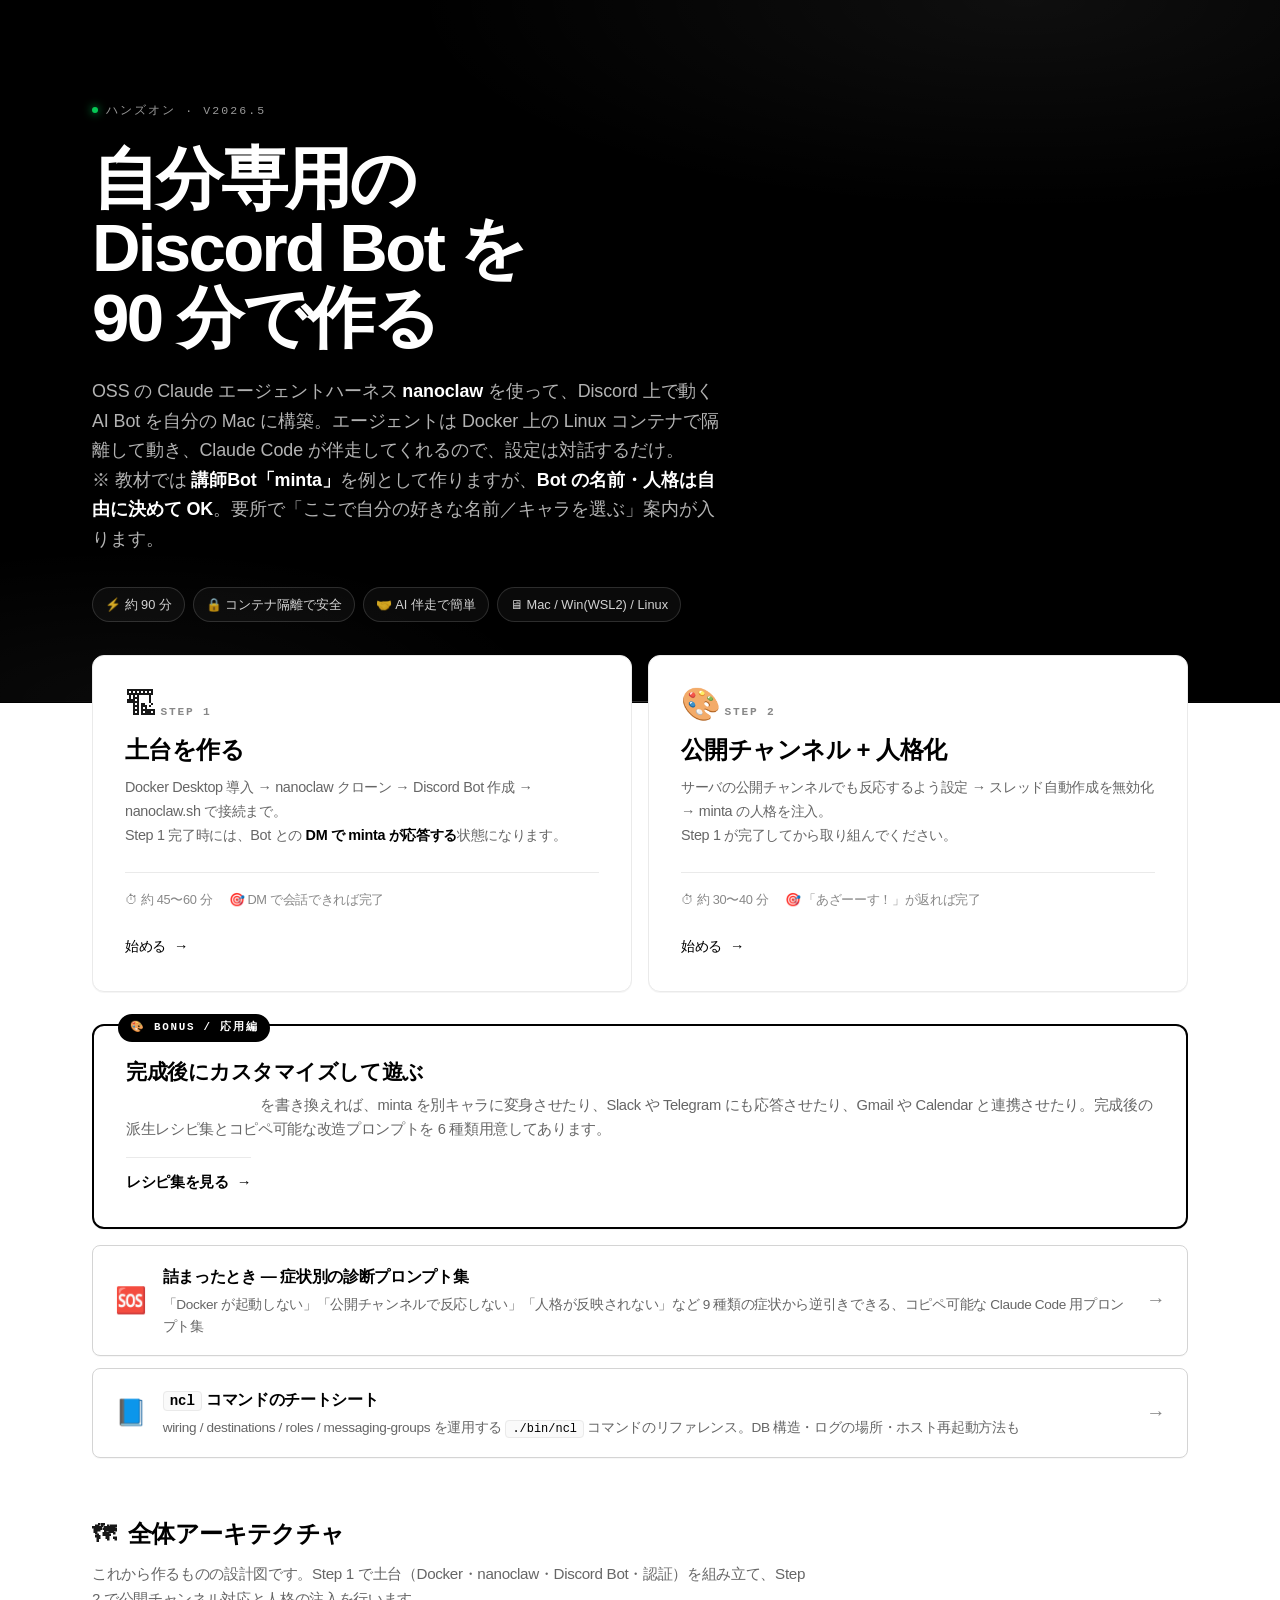
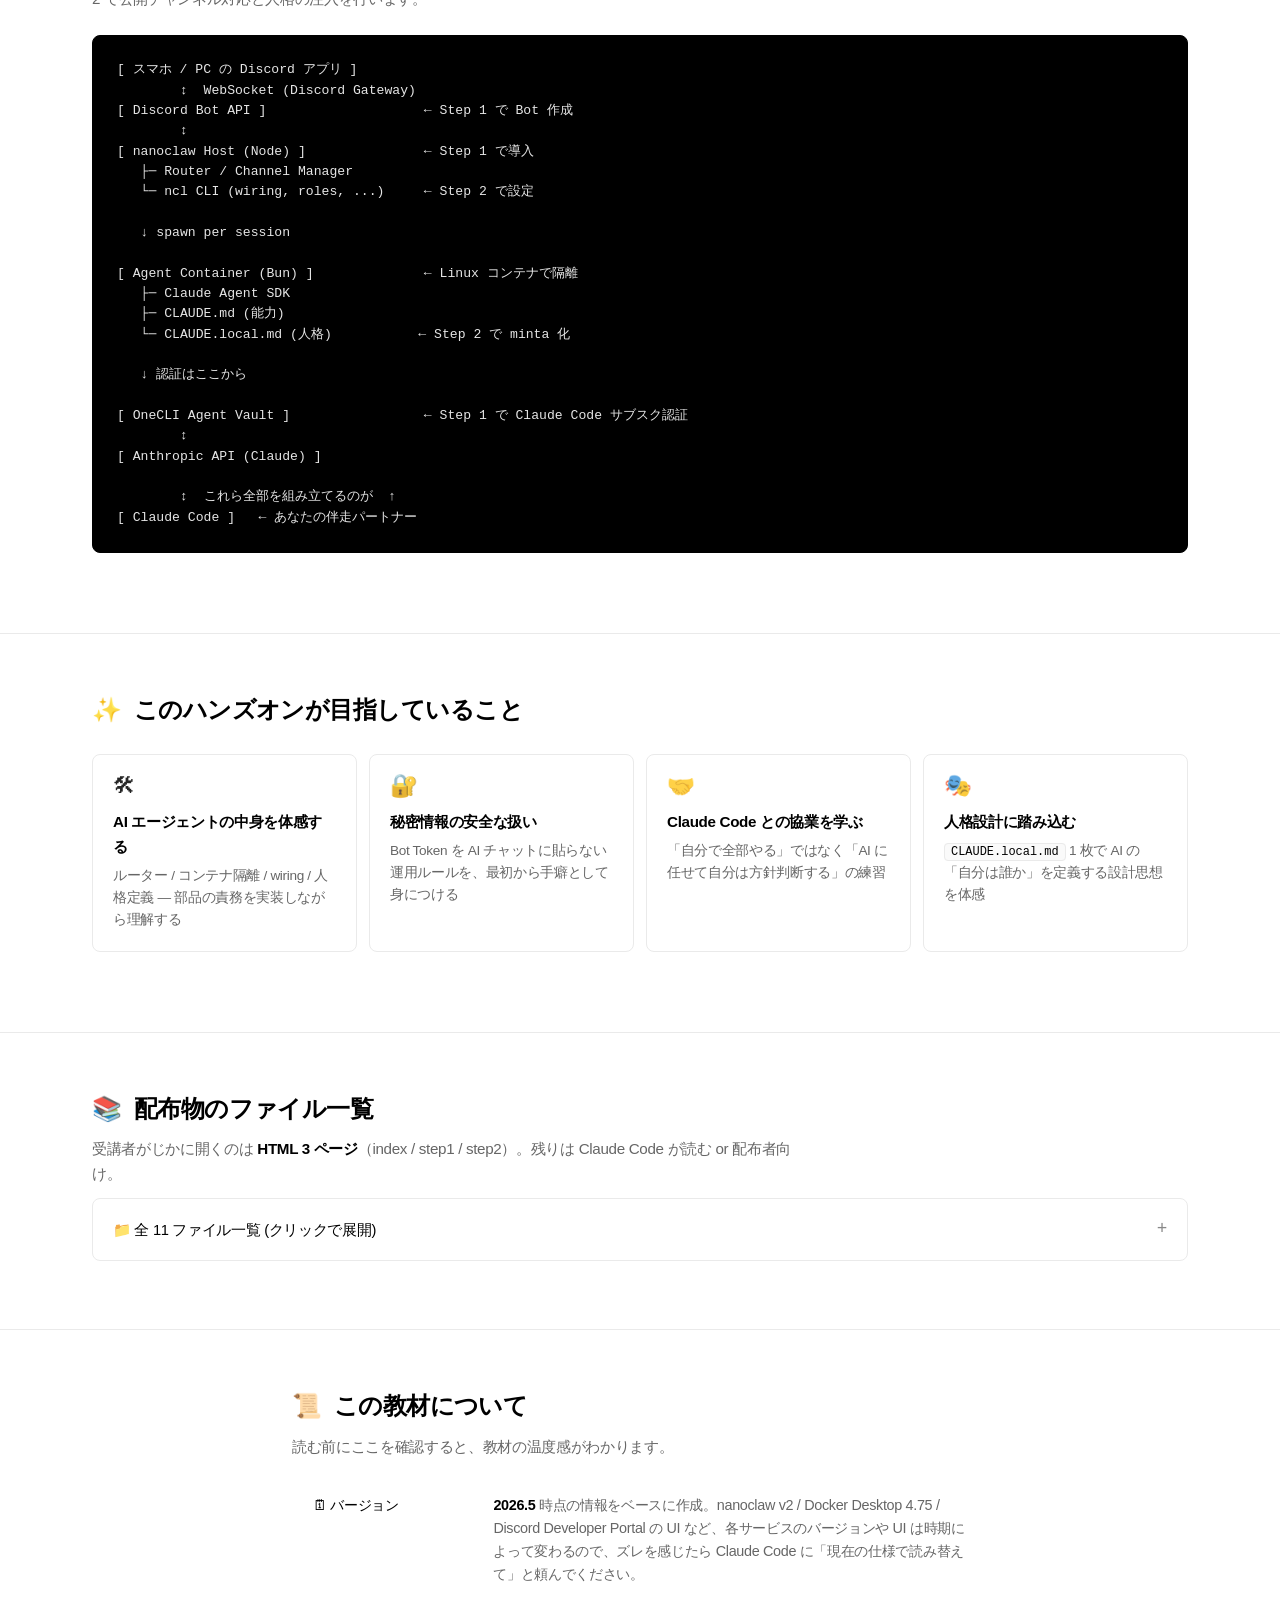
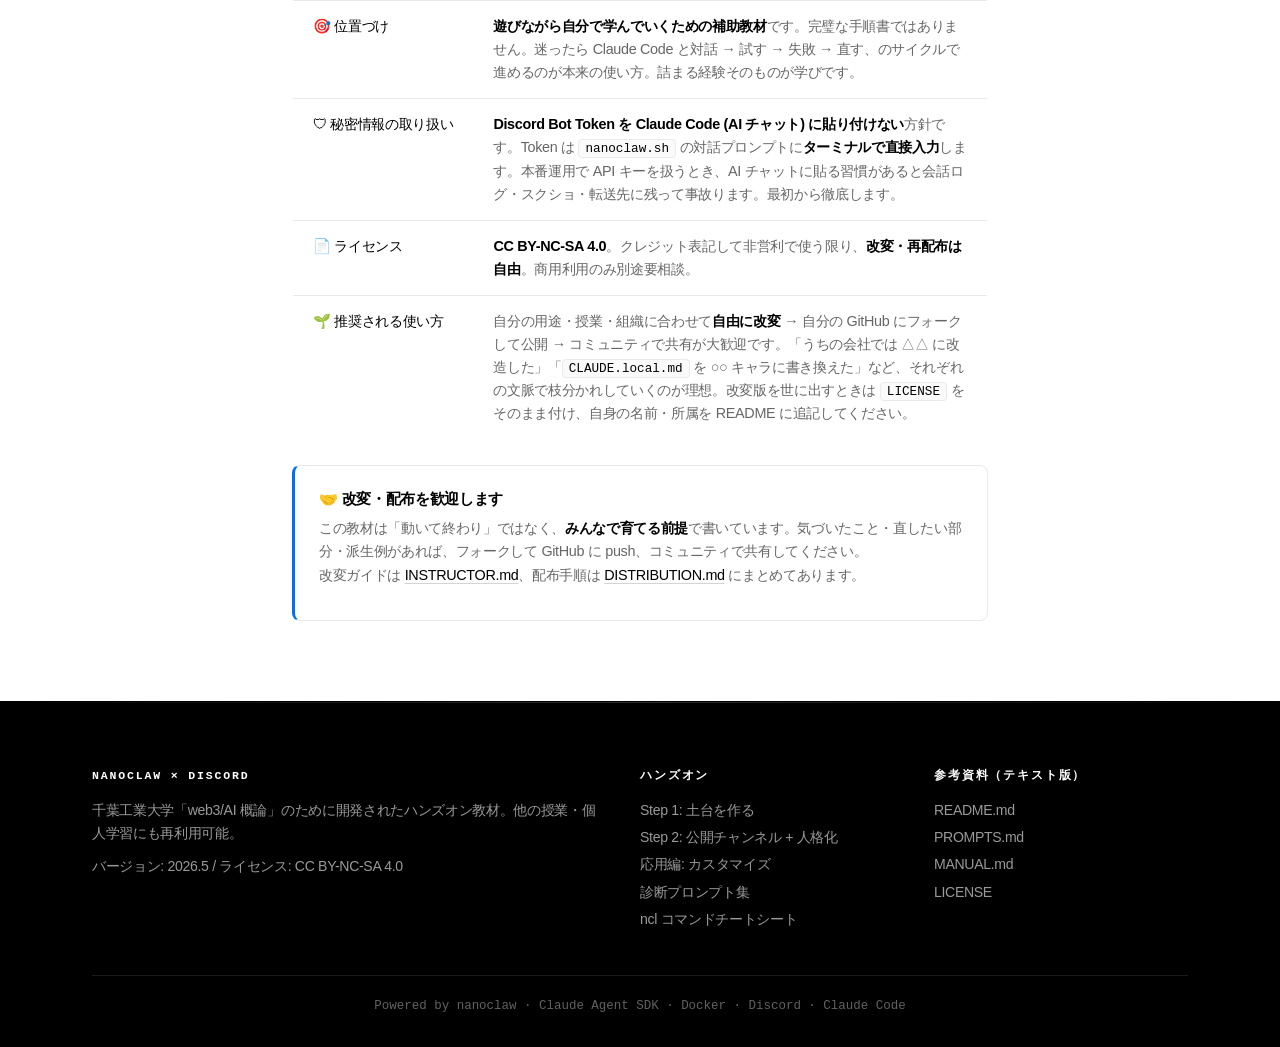
==== nanoclaw-discord-bot/index.html @ be610f96 "feat(nanoclaw-discord-bot): add hands-on materials for Discord bot with nanoclaw OSS の Claude エージェント" ====
<!DOCTYPE html>
<html lang="ja">
<head>
<meta charset="UTF-8">
<meta name="viewport" content="width=device-width, initial-scale=1">
<title>nanoclaw × Discord ハンズオン — minta-bot を作る</title>
<link rel="stylesheet" href="style.css">
</head>
<body>

<section class="hero">
  <div class="container hero-inner">
    <div class="hero-eyebrow">
      <span class="hero-eyebrow-dot"></span>
      ハンズオン · v2026.5
    </div>
    <h1 class="hero-title">
      自分専用の<br>
      Discord Bot を<br>
      90 分で作る
    </h1>
    <p class="hero-subtitle">
      OSS の Claude エージェントハーネス <strong>nanoclaw</strong> を使って、Discord 上で動く AI Bot を自分の Mac に構築。エージェントは Docker 上の Linux コンテナで隔離して動き、Claude Code が伴走してくれるので、設定は対話するだけ。<br>
      ※ 教材では <strong>講師Bot「minta」</strong>を例として作りますが、<strong>Bot の名前・人格は自由に決めて OK</strong>。要所で「ここで自分の好きな名前／キャラを選ぶ」案内が入ります。
    </p>
    <div class="hero-badges">
      <span class="hero-badge">⚡ 約 90 分</span>
      <span class="hero-badge">🔒 コンテナ隔離で安全</span>
      <span class="hero-badge">🤝 AI 伴走で簡単</span>
      <span class="hero-badge">🖥 Mac / Win(WSL2) / Linux</span>
    </div>
  </div>
</section>

<section class="container">
  <div class="steps-grid">
    <a href="step1.html" class="step-card step1">
      <div class="step-card-icon">🏗</div>
      <div class="step-card-label">Step 1</div>
      <h2 class="step-card-title">土台を作る</h2>
      <p class="step-card-desc">
        Docker Desktop 導入 → nanoclaw クローン → Discord Bot 作成 → nanoclaw.sh で接続まで。<br>
        Step 1 完了時には、Bot との <strong>DM で minta が応答する</strong>状態になります。
      </p>
      <div class="step-card-meta">
        <span class="step-card-meta-item">⏱ 約 45〜60 分</span>
        <span class="step-card-meta-item">🎯 DM で会話できれば完了</span>
      </div>
      <span class="step-card-cta">始める</span>
    </a>

    <a href="step2.html" class="step-card step2">
      <div class="step-card-icon">🎨</div>
      <div class="step-card-label">Step 2</div>
      <h2 class="step-card-title">公開チャンネル + 人格化</h2>
      <p class="step-card-desc">
        サーバの公開チャンネルでも反応するよう設定 → スレッド自動作成を無効化 → minta の人格を注入。<br>
        Step 1 が完了してから取り組んでください。
      </p>
      <div class="step-card-meta">
        <span class="step-card-meta-item">⏱ 約 30〜40 分</span>
        <span class="step-card-meta-item">🎯 「あざーーす！」が返れば完了</span>
      </div>
      <span class="step-card-cta">始める</span>
    </a>
  </div>

  <a href="customize.html" class="customize-card">
    <div class="customize-card-title">完成後にカスタマイズして遊ぶ</div>
    <p class="customize-card-desc">
      <code>CLAUDE.local.md</code> を書き換えれば、minta を別キャラに変身させたり、Slack や Telegram にも応答させたり、Gmail や Calendar と連携させたり。完成後の派生レシピ集とコピペ可能な改造プロンプトを 6 種類用意してあります。
    </p>
    <span class="customize-card-cta">レシピ集を見る</span>
  </a>

  <a href="trouble.html" class="compare-link">
    <span class="compare-link-emoji">🆘</span>
    <div class="compare-link-body">
      <div class="compare-link-title">詰まったとき — 症状別の診断プロンプト集</div>
      <div class="compare-link-desc">「Docker が起動しない」「公開チャンネルで反応しない」「人格が反映されない」など 9 種類の症状から逆引きできる、コピペ可能な Claude Code 用プロンプト集</div>
    </div>
    <span class="compare-link-arrow">→</span>
  </a>

  <a href="cheatsheet.html" class="compare-link">
    <span class="compare-link-emoji">📘</span>
    <div class="compare-link-body">
      <div class="compare-link-title"><code>ncl</code> コマンドのチートシート</div>
      <div class="compare-link-desc">wiring / destinations / roles / messaging-groups を運用する <code>./bin/ncl</code> コマンドのリファレンス。DB 構造・ログの場所・ホスト再起動方法も</div>
    </div>
    <span class="compare-link-arrow">→</span>
  </a>
</section>

<section class="section">
  <div class="container">
    <h2 class="section-title"><span class="section-title-emoji">🗺</span> 全体アーキテクチャ</h2>
    <p class="section-lead">これから作るものの設計図です。Step 1 で土台（Docker・nanoclaw・Discord Bot・認証）を組み立て、Step 2 で公開チャンネル対応と人格の注入を行います。</p>
    <div class="arch-diagram">[ スマホ / PC の Discord アプリ ]
        ↕  WebSocket (Discord Gateway)
[ Discord Bot API ]                    ← Step 1 で Bot 作成
        ↕
[ nanoclaw Host (Node) ]               ← Step 1 で導入
   ├─ Router / Channel Manager
   └─ ncl CLI (wiring, roles, ...)     ← Step 2 で設定

   ↓ spawn per session

[ Agent Container (Bun) ]              ← Linux コンテナで隔離
   ├─ Claude Agent SDK
   ├─ CLAUDE.md (能力)
   └─ CLAUDE.local.md (人格)           ← Step 2 で minta 化

   ↓ 認証はここから

[ OneCLI Agent Vault ]                 ← Step 1 で Claude Code サブスク認証
        ↕
[ Anthropic API (Claude) ]

        ↕  これら全部を組み立てるのが  ↑
[ Claude Code ]   ← あなたの伴走パートナー</div>
  </div>
</section>

<section class="section">
  <div class="container">
    <h2 class="section-title"><span class="section-title-emoji">✨</span> このハンズオンが目指していること</h2>
    <div class="feature-grid">
      <div class="feature-tile">
        <div class="feature-tile-icon">🛠</div>
        <div class="feature-tile-title">AI エージェントの中身を体感する</div>
        <div class="feature-tile-desc">ルーター / コンテナ隔離 / wiring / 人格定義 — 部品の責務を実装しながら理解する</div>
      </div>
      <div class="feature-tile">
        <div class="feature-tile-icon">🔐</div>
        <div class="feature-tile-title">秘密情報の安全な扱い</div>
        <div class="feature-tile-desc">Bot Token を AI チャットに貼らない運用ルールを、最初から手癖として身につける</div>
      </div>
      <div class="feature-tile">
        <div class="feature-tile-icon">🤝</div>
        <div class="feature-tile-title">Claude Code との協業を学ぶ</div>
        <div class="feature-tile-desc">「自分で全部やる」ではなく「AI に任せて自分は方針判断する」の練習</div>
      </div>
      <div class="feature-tile">
        <div class="feature-tile-icon">🎭</div>
        <div class="feature-tile-title">人格設計に踏み込む</div>
        <div class="feature-tile-desc"><code>CLAUDE.local.md</code> 1 枚で AI の「自分は誰か」を定義する設計思想を体感</div>
      </div>
    </div>
  </div>
</section>

<section class="section">
  <div class="container">
    <h2 class="section-title"><span class="section-title-emoji">📚</span> 配布物のファイル一覧</h2>
    <p class="section-lead">受講者がじかに開くのは <strong>HTML 3 ページ</strong>（index / step1 / step2）。残りは Claude Code が読む or 配布者向け。</p>
    <details>
      <summary>📁 全 11 ファイル一覧 (クリックで展開)</summary>
      <div class="details-body">
        <p><strong>受講者向け (HTML — このページから移動)</strong></p>
        <ul class="bullets">
          <li><code>index.html</code> — このページ</li>
          <li><code>step1.html</code> — 土台を作る</li>
          <li><code>step2.html</code> — 公開チャンネル + 人格化</li>
        </ul>
        <p><strong>Claude Code が読む参考資料</strong></p>
        <ul class="bullets">
          <li><code>README.md</code> — 文書版の全体マップ</li>
          <li><code>PROMPTS.md</code> — 詳細プロンプト集（P0〜P7 + PV）</li>
          <li><code>MANUAL.md</code> — 手動操作の詳細（Docker / Discord Portal / nanoclaw.sh 対話）</li>
          <li><code>CHEATSHEET.md</code> — <code>ncl</code> コマンドリファレンス</li>
          <li><code>TROUBLESHOOT.md</code> — 症状別診断プロンプト</li>
        </ul>
        <p><strong>配布者向け</strong></p>
        <ul class="bullets">
          <li><code>DISTRIBUTION.md</code> — 配布手順</li>
          <li><code>INSTRUCTOR.md</code> — 転用ガイド</li>
        </ul>
        <p><strong>ライセンス・補助</strong></p>
        <ul class="bullets">
          <li><code>LICENSE</code> — CC BY-NC-SA 4.0</li>
          <li><code>style.css</code> / <code>app.js</code> — このページの見た目用</li>
          <li><code>assets/CLAUDE.local.md.minta</code> — minta 人格テンプレ</li>
        </ul>
      </div>
    </details>
  </div>
</section>

<section class="section">
  <div class="container-narrow">
    <h2 class="section-title"><span class="section-title-emoji">📜</span> この教材について</h2>
    <p class="section-lead">読む前にここを確認すると、教材の温度感がわかります。</p>

    <table class="kv-table">
      <tr>
        <td>🗓 バージョン</td>
        <td><strong>2026.5</strong> 時点の情報をベースに作成。nanoclaw v2 / Docker Desktop 4.75 / Discord Developer Portal の UI など、各サービスのバージョンや UI は時期によって変わるので、ズレを感じたら Claude Code に「現在の仕様で読み替えて」と頼んでください。</td>
      </tr>
      <tr>
        <td>🎯 位置づけ</td>
        <td><strong>遊びながら自分で学んでいくための補助教材</strong>です。完璧な手順書ではありません。迷ったら Claude Code と対話 → 試す → 失敗 → 直す、のサイクルで進めるのが本来の使い方。詰まる経験そのものが学びです。</td>
      </tr>
      <tr>
        <td>🛡 秘密情報の取り扱い</td>
        <td><strong>Discord Bot Token を Claude Code (AI チャット) に貼り付けない</strong>方針です。Token は <code>nanoclaw.sh</code> の対話プロンプトに<strong>ターミナルで直接入力</strong>します。本番運用で API キーを扱うとき、AI チャットに貼る習慣があると会話ログ・スクショ・転送先に残って事故ります。最初から徹底します。</td>
      </tr>
      <tr>
        <td>📄 ライセンス</td>
        <td><strong>CC BY-NC-SA 4.0</strong>。クレジット表記して非営利で使う限り、<strong>改変・再配布は自由</strong>。商用利用のみ別途要相談。</td>
      </tr>
      <tr>
        <td>🌱 推奨される使い方</td>
        <td>
          自分の用途・授業・組織に合わせて<strong>自由に改変</strong> → 自分の GitHub にフォークして公開 → コミュニティで共有が大歓迎です。「うちの会社では △△ に改造した」「<code>CLAUDE.local.md</code> を ○○ キャラに書き換えた」など、それぞれの文脈で枝分かれしていくのが理想。改変版を世に出すときは <code>LICENSE</code> をそのまま付け、自身の名前・所属を README に追記してください。
        </td>
      </tr>
    </table>

    <div class="callout callout-info" style="margin-top: 24px;">
      <div class="callout-title">🤝 改変・配布を歓迎します</div>
      <p>
        この教材は「動いて終わり」ではなく、<strong>みんなで育てる前提</strong>で書いています。気づいたこと・直したい部分・派生例があれば、フォークして GitHub に push、コミュニティで共有してください。<br>
        改変ガイドは <a href="INSTRUCTOR.md" target="_blank">INSTRUCTOR.md</a>、配布手順は <a href="DISTRIBUTION.md" target="_blank">DISTRIBUTION.md</a> にまとめてあります。
      </p>
    </div>
  </div>
</section>

<footer class="footer">
  <div class="container">
    <div class="footer-grid">
      <div>
        <h4>nanoclaw × Discord</h4>
        <p>千葉工業大学「web3/AI 概論」のために開発されたハンズオン教材。他の授業・個人学習にも再利用可能。</p>
        <p style="margin-top: 10px;">バージョン: 2026.5 / ライセンス: CC BY-NC-SA 4.0</p>
      </div>
      <div>
        <h4>ハンズオン</h4>
        <ul>
          <li><a href="step1.html">Step 1: 土台を作る</a></li>
          <li><a href="step2.html">Step 2: 公開チャンネル + 人格化</a></li>
          <li><a href="customize.html">応用編: カスタマイズ</a></li>
          <li><a href="trouble.html">診断プロンプト集</a></li>
          <li><a href="cheatsheet.html">ncl コマンドチートシート</a></li>
        </ul>
      </div>
      <div>
        <h4>参考資料（テキスト版）</h4>
        <ul>
          <li><a href="README.md" target="_blank">README.md</a></li>
          <li><a href="PROMPTS.md" target="_blank">PROMPTS.md</a></li>
          <li><a href="MANUAL.md" target="_blank">MANUAL.md</a></li>
          <li><a href="LICENSE" target="_blank">LICENSE</a></li>
        </ul>
      </div>
    </div>
    <div class="footer-bottom">
      Powered by nanoclaw · Claude Agent SDK · Docker · Discord · Claude Code
    </div>
  </div>
</footer>

<script src="app.js"></script>
</body>
</html>
---- nanoclaw-discord-bot/style.css ----
/* ============================================================
   LINE Translator Bot Hands-on — Geist-inspired stylesheet
   モノクロ主体・ボーダーで構造化・装飾は最小限
   ============================================================ */

:root {
  --bg-page: #ffffff;
  --bg-card: #ffffff;
  --bg-subtle: #fafafa;
  --bg-inverse: #000000;
  --bg-code: #000000;

  --text-primary: #000000;
  --text-secondary: #666666;
  --text-muted: #888888;
  --text-inverse: #ffffff;
  --text-inverse-muted: #999999;

  --border: #eaeaea;
  --border-mid: #d4d4d4;
  --border-strong: #000000;

  --accent: #0070f3;
  --accent-soft: rgba(0, 112, 243, 0.08);

  --warning: #f5a623;
  --warning-soft: #fffbeb;
  --success: #06c755;
  --error: #ee0000;

  --radius-sm: 6px;
  --radius-md: 8px;
  --radius-lg: 12px;

  --tracking-tight: -0.022em;
  --tracking-display: -0.04em;
}

* { box-sizing: border-box; margin: 0; padding: 0; }

html { scroll-behavior: smooth; }

body {
  font-family: "Geist", "Geist Sans", "Inter", "InterVariable",
               -apple-system, BlinkMacSystemFont, "SF Pro Text",
               "Hiragino Sans", "Hiragino Kaku Gothic ProN", "Yu Gothic UI", "Meiryo",
               "Helvetica Neue", Arial, sans-serif;
  font-size: 15px;
  line-height: 1.65;
  letter-spacing: var(--tracking-tight);
  color: var(--text-primary);
  background: var(--bg-page);
  -webkit-font-smoothing: antialiased;
  text-rendering: optimizeLegibility;
}

.container { max-width: 1160px; margin: 0 auto; padding: 0 32px; }
.container-narrow { max-width: 760px; margin: 0 auto; padding: 0 32px; }
@media (max-width: 600px) {
  .container, .container-narrow { padding: 0 20px; }
}

/* ============ HERO (black, high contrast) ============ */
.hero {
  background:
    radial-gradient(ellipse 80% 50% at 80% 0%, rgba(255, 255, 255, 0.06), transparent 60%),
    radial-gradient(ellipse 60% 40% at 10% 100%, rgba(255, 255, 255, 0.04), transparent 55%),
    var(--bg-inverse);
  color: var(--text-inverse);
  padding: 96px 0 80px;
  border-bottom: 1px solid var(--bg-inverse);
  position: relative;
  overflow: hidden;
}
.hero::after {
  content: "";
  position: absolute;
  left: 0; right: 0; bottom: 0;
  height: 1px;
  background: linear-gradient(90deg, transparent, rgba(255,255,255,0.18), transparent);
}
.hero-inner { position: relative; z-index: 1; }
.hero-eyebrow {
  display: inline-flex;
  align-items: center;
  gap: 8px;
  font-family: "Geist Mono", "JetBrains Mono", ui-monospace, monospace;
  font-size: 0.72rem;
  letter-spacing: 0.18em;
  text-transform: uppercase;
  color: rgba(255, 255, 255, 0.6);
  margin-bottom: 24px;
}
.hero-eyebrow-dot {
  width: 6px; height: 6px; border-radius: 50%;
  background: var(--success);
  box-shadow: 0 0 8px var(--success);
  animation: hero-pulse 2.4s ease-in-out infinite;
}
@keyframes hero-pulse {
  0%, 100% { opacity: 1; }
  50% { opacity: 0.45; }
}
.hero-title {
  font-size: clamp(2.6rem, 5.8vw, 4.2rem);
  font-weight: 700;
  letter-spacing: var(--tracking-display);
  line-height: 1.04;
  margin-bottom: 24px;
  color: var(--text-inverse);
}
.hero-emoji { display: inline-block; margin-right: 4px; }
.hero-accent {
  font-style: normal;
  color: var(--text-inverse);
}
.hero-subtitle {
  font-size: clamp(1rem, 1.4vw, 1.125rem);
  color: rgba(255, 255, 255, 0.7);
  max-width: 640px;
  line-height: 1.65;
  letter-spacing: -0.005em;
}
.hero-badges {
  margin-top: 32px;
  display: flex;
  flex-wrap: wrap;
  gap: 8px;
}
.hero-badge {
  display: inline-flex;
  align-items: center;
  gap: 6px;
  padding: 6px 12px;
  background: rgba(255, 255, 255, 0.04);
  border: 1px solid rgba(255, 255, 255, 0.14);
  border-radius: 999px;
  font-size: 0.8rem;
  font-weight: 500;
  color: rgba(255, 255, 255, 0.82);
  letter-spacing: 0;
}

/* ============ STEP CARDS ============ */
.steps-grid {
  display: grid;
  grid-template-columns: 1fr 1fr;
  gap: 16px;
  margin-top: -48px;
  position: relative;
  z-index: 2;
}
@media (max-width: 760px) {
  .steps-grid { grid-template-columns: 1fr; }
}
.step-card {
  display: block;
  background: var(--bg-card);
  border: 1px solid var(--border);
  border-radius: var(--radius-lg);
  padding: 32px;
  text-decoration: none;
  color: var(--text-primary);
  transition: border-color 0.15s, transform 0.15s, box-shadow 0.15s;
  position: relative;
  box-shadow: 0 1px 0 rgba(0, 0, 0, 0.04);
}
.step-card:hover {
  border-color: var(--border-strong);
  transform: translateY(-2px);
  box-shadow: 0 8px 24px rgba(0, 0, 0, 0.08);
}
.step-card-icon {
  font-size: 2rem;
  line-height: 1;
  margin-bottom: 16px;
  display: inline-block;
  opacity: 0.9;
}
.step-card-label {
  display: inline-block;
  font-size: 0.7rem;
  font-weight: 600;
  letter-spacing: 0.16em;
  text-transform: uppercase;
  color: var(--text-muted);
  margin-bottom: 12px;
  font-family: "Geist Mono", "JetBrains Mono", ui-monospace, monospace;
}
.step-card-title {
  font-size: 1.5rem;
  font-weight: 600;
  letter-spacing: var(--tracking-tight);
  margin-bottom: 12px;
  line-height: 1.2;
}
.step-card-desc {
  font-size: 0.9rem;
  color: var(--text-secondary);
  margin-bottom: 24px;
  line-height: 1.65;
}
.step-card-meta {
  display: flex;
  gap: 16px;
  font-size: 0.8rem;
  color: var(--text-muted);
  margin-bottom: 24px;
  padding-top: 16px;
  border-top: 1px solid var(--border);
}
.step-card-meta-item { display: inline-flex; align-items: center; gap: 4px; }
.step-card-cta {
  display: inline-flex;
  align-items: center;
  gap: 6px;
  font-weight: 500;
  font-size: 0.9rem;
  color: var(--text-primary);
}
.step-card-cta::after {
  content: "→";
  transition: transform 0.15s;
  margin-left: 2px;
}
.step-card:hover .step-card-cta::after { transform: translateX(3px); }

/* ============ COMPARE LINK (index ページの読み物導線) ============ */
.compare-link {
  display: flex;
  align-items: center;
  gap: 16px;
  margin: 12px 0 0;
  padding: 18px 22px;
  background: var(--bg-card);
  border: 1px solid var(--border-mid);
  border-radius: var(--radius-md);
  text-decoration: none;
  color: var(--text-primary);
  transition: border-color 0.15s, transform 0.15s, background 0.15s, box-shadow 0.15s;
  box-shadow: 0 1px 0 rgba(0, 0, 0, 0.03);
}
.compare-link:hover {
  background: var(--bg-subtle);
  border-color: var(--text-primary);
  transform: translateY(-1px);
  box-shadow: 0 6px 16px rgba(0, 0, 0, 0.06);
  text-decoration: none;
}
.compare-link-emoji {
  font-size: 1.6rem;
  line-height: 1;
  opacity: 0.95;
  flex-shrink: 0;
}
.compare-link-body { flex: 1; }
.compare-link-title {
  font-weight: 600;
  font-size: 1rem;
  margin-bottom: 4px;
  letter-spacing: var(--tracking-tight);
  color: var(--text-primary);
}
.compare-link-desc {
  color: var(--text-secondary);
  font-size: 0.85rem;
  line-height: 1.55;
}
.compare-link-arrow {
  color: var(--text-muted);
  font-size: 1.2rem;
  font-weight: 500;
  transition: transform 0.15s, color 0.15s;
  flex-shrink: 0;
}
.compare-link:hover .compare-link-arrow {
  transform: translateX(4px);
  color: var(--text-primary);
}

/* ============ CUSTOMIZE CARD (応用編への大きなCTA) ============ */
.customize-card {
  display: block;
  position: relative;
  margin: 32px 0 16px;
  background: var(--bg-card);
  color: var(--text-primary);
  border: 2px solid var(--text-primary);
  border-radius: var(--radius-lg);
  padding: 32px;
  text-decoration: none;
  transition: transform 0.18s, box-shadow 0.18s, background 0.18s, color 0.18s;
  box-shadow: 0 1px 0 rgba(0, 0, 0, 0.04);
  overflow: visible;
}
.customize-card::before {
  content: "🎨 BONUS / 応用編";
  position: absolute;
  top: -12px;
  left: 24px;
  background: var(--text-primary);
  color: var(--text-inverse);
  font-family: "Geist Mono", "JetBrains Mono", ui-monospace, monospace;
  font-size: 0.68rem;
  font-weight: 600;
  letter-spacing: 0.16em;
  padding: 5px 12px;
  border-radius: 999px;
  white-space: nowrap;
}
.customize-card:hover {
  background: var(--text-primary);
  color: var(--text-inverse);
  transform: translateY(-3px);
  box-shadow: 0 12px 32px rgba(0, 0, 0, 0.16);
  text-decoration: none;
}
.customize-card:hover .customize-card-title,
.customize-card:hover .customize-card-desc,
.customize-card:hover .customize-card-cta {
  color: var(--text-inverse);
}
.customize-card-title {
  font-size: 1.3rem;
  font-weight: 600;
  margin-bottom: 8px;
  letter-spacing: var(--tracking-tight);
  color: var(--text-primary);
  line-height: 1.3;
}
.customize-card-desc {
  color: var(--text-secondary);
  line-height: 1.65;
  font-size: 0.92rem;
  margin-bottom: 16px;
}
.customize-card-cta {
  display: inline-flex;
  align-items: center;
  gap: 6px;
  font-weight: 600;
  font-size: 0.92rem;
  color: var(--text-primary);
  padding-top: 12px;
  border-top: 1px solid var(--border);
}
.customize-card:hover .customize-card-cta {
  border-top-color: rgba(255, 255, 255, 0.2);
}
.customize-card-cta::after {
  content: "→";
  transition: transform 0.15s;
  margin-left: 2px;
}
.customize-card:hover .customize-card-cta::after {
  transform: translateX(4px);
}

/* ============ PAGE HEADER (sub pages) ============ */
.page-header {
  background: rgba(255, 255, 255, 0.85);
  backdrop-filter: blur(12px);
  -webkit-backdrop-filter: blur(12px);
  border-bottom: 1px solid var(--border);
  padding: 14px 0;
  position: sticky;
  top: 0;
  z-index: 50;
}
.page-header-inner {
  display: flex;
  align-items: center;
  justify-content: space-between;
  gap: 16px;
}
.back-link {
  display: inline-flex;
  align-items: center;
  gap: 6px;
  color: var(--text-secondary);
  text-decoration: none;
  font-weight: 500;
  font-size: 0.85rem;
  padding: 6px 10px;
  border-radius: var(--radius-sm);
  transition: background 0.12s, color 0.12s;
}
.back-link:hover { background: var(--bg-subtle); color: var(--text-primary); }
.progress-pill {
  display: inline-flex;
  align-items: center;
  gap: 6px;
  padding: 4px 10px;
  border: 1px solid var(--border);
  border-radius: 999px;
  font-size: 0.78rem;
  font-weight: 500;
  color: var(--text-secondary);
  font-family: "Geist Mono", "JetBrains Mono", ui-monospace, monospace;
  letter-spacing: 0;
}
.progress-dot {
  width: 6px; height: 6px; border-radius: 50%;
  background: var(--text-primary);
}

/* ============ PAGE HERO (black) ============ */
.page-hero {
  padding: 72px 0 56px;
  background:
    radial-gradient(ellipse 70% 50% at 90% 0%, rgba(255, 255, 255, 0.05), transparent 60%),
    var(--bg-inverse);
  color: var(--text-inverse);
  border-bottom: 1px solid var(--bg-inverse);
  position: relative;
  overflow: hidden;
}
.page-hero::after {
  content: "";
  position: absolute;
  left: 0; right: 0; bottom: 0;
  height: 1px;
  background: linear-gradient(90deg, transparent, rgba(255,255,255,0.18), transparent);
}
.page-hero > .container-narrow { position: relative; z-index: 1; }
.page-hero-eyebrow {
  display: inline-block;
  font-size: 0.72rem;
  font-weight: 600;
  letter-spacing: 0.18em;
  text-transform: uppercase;
  color: rgba(255, 255, 255, 0.58);
  margin-bottom: 18px;
  font-family: "Geist Mono", "JetBrains Mono", ui-monospace, monospace;
  background: none;
  padding: 0;
}
.page-hero-title {
  font-size: clamp(2rem, 4vw, 2.8rem);
  font-weight: 700;
  letter-spacing: var(--tracking-display);
  line-height: 1.12;
  margin-bottom: 18px;
  color: var(--text-inverse);
}
.page-hero-subtitle {
  font-size: 1.05rem;
  color: rgba(255, 255, 255, 0.7);
  max-width: 640px;
  line-height: 1.65;
}
.page-hero-meta {
  margin-top: 24px;
  display: flex;
  gap: 20px;
  font-size: 0.85rem;
  color: rgba(255, 255, 255, 0.55);
  flex-wrap: wrap;
}
.page-hero-meta code {
  background: rgba(255, 255, 255, 0.06);
  border-color: rgba(255, 255, 255, 0.12);
  color: rgba(255, 255, 255, 0.88);
}

/* ============ SECTIONS ============ */
.section { padding: 56px 0; border-bottom: 1px solid var(--border); }
.section:last-of-type { border-bottom: none; }
.section-title {
  font-size: 1.5rem;
  font-weight: 600;
  margin-bottom: 8px;
  letter-spacing: var(--tracking-tight);
}
.section-title-emoji { margin-right: 6px; opacity: 0.9; }
.section-lead {
  font-size: 0.95rem;
  color: var(--text-secondary);
  margin-bottom: 24px;
  line-height: 1.65;
  max-width: 720px;
}

/* ============ CALLOUT ============ */
.callout {
  background: var(--bg-card);
  border: 1px solid var(--border);
  border-left: 3px solid var(--text-primary);
  border-radius: var(--radius-md);
  padding: 20px 24px;
  margin: 24px 0;
}
.callout-tip { border-left-color: var(--warning); background: var(--warning-soft); }
.callout-warn { border-left-color: var(--error); }
.callout-info { border-left-color: var(--accent); }
.callout-success { border-left-color: var(--success); }
.callout-title {
  font-weight: 600;
  margin-bottom: 6px;
  display: flex;
  align-items: center;
  gap: 6px;
  font-size: 0.95rem;
}
.callout p { color: var(--text-secondary); font-size: 0.9rem; line-height: 1.65; }
.callout p + p { margin-top: 8px; }

/* ============ CARD ============ */
.card {
  background: var(--bg-card);
  border: 1px solid var(--border);
  border-radius: var(--radius-md);
  padding: 24px;
}
.card + .card { margin-top: 12px; }
.card-title {
  font-size: 1rem;
  font-weight: 600;
  margin-bottom: 8px;
  letter-spacing: var(--tracking-tight);
}

/* ============ FEATURE GRID ============ */
.feature-grid {
  display: grid;
  grid-template-columns: repeat(auto-fit, minmax(240px, 1fr));
  gap: 12px;
  margin: 24px 0;
}
.feature-tile {
  background: var(--bg-card);
  border: 1px solid var(--border);
  border-radius: var(--radius-md);
  padding: 20px;
  transition: border-color 0.15s;
}
.feature-tile:hover { border-color: var(--border-strong); }
.feature-tile-icon {
  font-size: 1.4rem;
  line-height: 1;
  margin-bottom: 12px;
  opacity: 0.85;
}
.feature-tile-title {
  font-weight: 600;
  font-size: 0.95rem;
  margin-bottom: 6px;
  letter-spacing: var(--tracking-tight);
}
.feature-tile-desc {
  font-size: 0.85rem;
  color: var(--text-secondary);
  line-height: 1.6;
}

/* ============ PROMPT BLOCK ============ */
.prompt-block {
  background: var(--bg-code);
  color: var(--text-inverse);
  border-radius: var(--radius-md);
  margin: 24px 0;
  overflow: hidden;
  border: 1px solid var(--border-strong);
}
.prompt-block-header {
  display: flex;
  align-items: center;
  justify-content: space-between;
  padding: 12px 18px;
  background: rgba(255, 255, 255, 0.04);
  border-bottom: 1px solid rgba(255, 255, 255, 0.08);
}
.prompt-block-label {
  font-size: 0.7rem;
  font-weight: 600;
  letter-spacing: 0.14em;
  text-transform: uppercase;
  color: var(--text-inverse-muted);
  font-family: "Geist Mono", "JetBrains Mono", ui-monospace, monospace;
}
.copy-btn {
  background: transparent;
  color: var(--text-inverse);
  border: 1px solid rgba(255, 255, 255, 0.2);
  border-radius: var(--radius-sm);
  padding: 5px 12px;
  font-size: 0.78rem;
  font-weight: 500;
  cursor: pointer;
  display: inline-flex;
  align-items: center;
  gap: 4px;
  transition: background 0.12s, border-color 0.12s;
  font-family: inherit;
  letter-spacing: 0;
}
.copy-btn:hover {
  background: rgba(255, 255, 255, 0.08);
  border-color: rgba(255, 255, 255, 0.4);
}
.copy-btn.copied {
  background: var(--success);
  border-color: var(--success);
}
.prompt-block pre {
  margin: 0;
  padding: 20px 18px;
  overflow-x: auto;
  font-family: "Geist Mono", "JetBrains Mono", "Fira Code",
               ui-monospace, SFMono-Regular, "SF Mono", Menlo, Consolas, monospace;
  font-size: 0.82rem;
  line-height: 1.65;
  white-space: pre-wrap;
  color: #f5f5f5;
  letter-spacing: 0;
}

/* ============ STEPS LIST ============ */
.steps-list {
  list-style: none;
  counter-reset: step-counter;
  margin: 24px 0;
}
.steps-list > li {
  counter-increment: step-counter;
  position: relative;
  padding: 16px 0 16px 48px;
  border-bottom: 1px solid var(--border);
}
.steps-list > li:last-child { border-bottom: none; }
.steps-list > li::before {
  content: counter(step-counter, decimal-leading-zero);
  position: absolute;
  left: 0;
  top: 18px;
  font-size: 0.78rem;
  font-weight: 600;
  color: var(--text-muted);
  font-family: "Geist Mono", "JetBrains Mono", ui-monospace, monospace;
  letter-spacing: 0;
}
.steps-list h3 {
  font-size: 1rem;
  font-weight: 600;
  margin-bottom: 4px;
  letter-spacing: var(--tracking-tight);
}
.steps-list p {
  color: var(--text-secondary);
  font-size: 0.9rem;
  line-height: 1.65;
}
.steps-list code { font-size: 0.88em; }

/* ============ INLINE ELEMENTS ============ */
code {
  font-family: "Geist Mono", "JetBrains Mono", "Fira Code",
               ui-monospace, SFMono-Regular, "SF Mono", Menlo, Consolas, monospace;
  font-size: 0.88em;
  background: var(--bg-subtle);
  border: 1px solid var(--border);
  padding: 1px 6px;
  border-radius: 4px;
  color: var(--text-primary);
  letter-spacing: 0;
}
a {
  color: var(--text-primary);
  text-decoration: underline;
  text-decoration-color: var(--border-mid);
  text-underline-offset: 3px;
  transition: text-decoration-color 0.15s;
}
a:hover { text-decoration-color: currentColor; }
strong { font-weight: 600; color: var(--text-primary); }
em {
  font-style: normal;
  background: none;
  padding: 0;
  font-weight: 500;
  color: var(--text-primary);
}

p { color: var(--text-secondary); }
.section p { color: var(--text-secondary); margin-bottom: 12px; line-height: 1.65; }
.section p strong { color: var(--text-primary); }

ul.bullets, ol.bullets { padding-left: 24px; color: var(--text-secondary); }
ul.bullets li, ol.bullets li { margin: 4px 0; font-size: 0.92rem; line-height: 1.6; }
ul.bullets ul { padding-left: 20px; margin-top: 4px; }

/* ============ NAV (next/prev) ============ */
.page-nav {
  display: flex;
  gap: 12px;
  margin: 56px 0 0;
  flex-wrap: wrap;
}
.page-nav-btn {
  flex: 1;
  min-width: 200px;
  background: var(--bg-card);
  border: 1px solid var(--border);
  border-radius: var(--radius-md);
  padding: 16px 20px;
  text-decoration: none;
  color: var(--text-primary);
  font-weight: 500;
  font-size: 0.92rem;
  transition: border-color 0.15s, transform 0.15s;
  display: flex;
  align-items: center;
  gap: 10px;
}
.page-nav-btn:hover {
  border-color: var(--border-strong);
  transform: translateY(-1px);
}
.page-nav-btn-label {
  display: block;
  font-size: 0.7rem;
  color: var(--text-muted);
  font-weight: 500;
  letter-spacing: 0.14em;
  text-transform: uppercase;
  margin-bottom: 2px;
  font-family: "Geist Mono", "JetBrains Mono", ui-monospace, monospace;
}
.page-nav-btn-primary {
  background: var(--bg-inverse);
  border-color: var(--bg-inverse);
  color: var(--text-inverse);
}
.page-nav-btn-primary:hover { color: var(--text-inverse); }
.page-nav-btn-primary .page-nav-btn-label { color: rgba(255, 255, 255, 0.6); }

/* ============ KEY VALUE GRID ============ */
.kv-table {
  width: 100%;
  border-collapse: collapse;
  margin: 20px 0;
  background: var(--bg-card);
  border: 1px solid var(--border);
  border-radius: var(--radius-md);
  overflow: hidden;
}
.kv-table th, .kv-table td {
  text-align: left;
  padding: 14px 20px;
  font-size: 0.9rem;
  border-bottom: 1px solid var(--border);
  vertical-align: top;
  line-height: 1.6;
}
.kv-table th {
  background: var(--bg-subtle);
  font-weight: 600;
  color: var(--text-primary);
  font-size: 0.78rem;
  letter-spacing: 0.06em;
  text-transform: uppercase;
}
.kv-table tr:last-child td { border-bottom: none; }
.kv-table td:first-child {
  font-weight: 500;
  color: var(--text-primary);
  white-space: nowrap;
  width: 1%;
}
.kv-table td:last-child { color: var(--text-secondary); }

/* ============ AI PARTNER HINT ============ */
.ai-partner {
  background: var(--bg-subtle);
  border: 1px solid var(--border);
  border-radius: var(--radius-md);
  padding: 24px 28px;
  margin: 28px 0;
}
.ai-partner-title {
  font-size: 1rem;
  font-weight: 600;
  margin-bottom: 8px;
  letter-spacing: var(--tracking-tight);
  display: inline-block;
}
.ai-partner-title::before {
  content: "✦";
  margin-right: 8px;
  color: var(--text-muted);
}
.ai-partner p { color: var(--text-secondary); line-height: 1.65; font-size: 0.92rem; }
.ai-partner p + p { margin-top: 8px; }

/* ============ FOOTER (black) ============ */
.footer {
  background: var(--bg-inverse);
  color: rgba(255, 255, 255, 0.6);
  padding: 64px 0 32px;
  margin-top: 0;
  border-top: 1px solid var(--bg-inverse);
  position: relative;
}
.footer::before {
  content: "";
  position: absolute;
  left: 0; right: 0; top: 0;
  height: 1px;
  background: linear-gradient(90deg, transparent, rgba(255,255,255,0.18), transparent);
}
.footer h4 {
  color: var(--text-inverse);
  font-size: 0.72rem;
  margin-bottom: 14px;
  letter-spacing: 0.16em;
  text-transform: uppercase;
  font-weight: 600;
  font-family: "Geist Mono", "JetBrains Mono", ui-monospace, monospace;
}
.footer-grid {
  display: grid;
  grid-template-columns: 2fr 1fr 1fr;
  gap: 40px;
}
@media (max-width: 760px) { .footer-grid { grid-template-columns: 1fr; gap: 28px; } }
.footer p {
  color: rgba(255, 255, 255, 0.6);
  font-size: 0.88rem;
  line-height: 1.65;
  margin-bottom: 6px;
}
.footer ul { list-style: none; }
.footer li { margin: 4px 0; font-size: 0.88rem; }
.footer a {
  color: rgba(255, 255, 255, 0.6);
  text-decoration: none;
  border-bottom: none;
}
.footer a:hover { color: var(--text-inverse); }
.footer-bottom {
  margin-top: 40px;
  padding-top: 20px;
  border-top: 1px solid rgba(255, 255, 255, 0.1);
  font-size: 0.78rem;
  color: rgba(255, 255, 255, 0.38);
  text-align: center;
  font-family: "Geist Mono", "JetBrains Mono", ui-monospace, monospace;
  letter-spacing: 0;
}

/* ============ ARCH DIAGRAM ============ */
.arch-diagram {
  background: var(--bg-code);
  color: #e5e5e5;
  border-radius: var(--radius-md);
  padding: 24px;
  margin: 24px 0;
  font-family: "Geist Mono", "JetBrains Mono", ui-monospace, SFMono-Regular, Menlo, Consolas, monospace;
  font-size: 0.82rem;
  line-height: 1.55;
  white-space: pre;
  overflow-x: auto;
  letter-spacing: 0;
  border: 1px solid var(--border-strong);
}

/* ============ STATUS TILES ============ */
.status-row {
  display: grid;
  grid-template-columns: 1fr 1fr;
  gap: 12px;
  margin: 12px 0;
}
@media (max-width: 600px) { .status-row { grid-template-columns: 1fr; } }
.status-tile {
  background: var(--bg-card);
  border: 1px solid var(--border);
  border-radius: var(--radius-md);
  padding: 20px;
}
.status-tile-emoji {
  font-size: 1.4rem;
  line-height: 1;
  margin-bottom: 6px;
  opacity: 0.85;
}
.status-tile-label {
  font-size: 0.7rem;
  color: var(--text-muted);
  margin-bottom: 4px;
  letter-spacing: 0.14em;
  text-transform: uppercase;
  font-family: "Geist Mono", "JetBrains Mono", ui-monospace, monospace;
}
.status-tile-value {
  font-weight: 500;
  font-size: 0.95rem;
  line-height: 1.4;
}

/* ============ DETAILS / ACCORDION ============ */
details {
  background: var(--bg-card);
  border: 1px solid var(--border);
  border-radius: var(--radius-md);
  margin: 12px 0;
  overflow: hidden;
}
details > summary {
  cursor: pointer;
  padding: 16px 20px;
  font-weight: 500;
  font-size: 0.92rem;
  list-style: none;
  display: flex;
  align-items: center;
  justify-content: space-between;
  transition: background 0.12s;
  letter-spacing: var(--tracking-tight);
}
details > summary:hover { background: var(--bg-subtle); }
details > summary::after {
  content: "+";
  font-family: "Geist Mono", "JetBrains Mono", ui-monospace, monospace;
  color: var(--text-muted);
  font-size: 1.1rem;
  font-weight: 400;
  transition: transform 0.2s;
}
details[open] > summary::after { content: "−"; }
details > summary::-webkit-details-marker { display: none; }
details > .details-body {
  padding: 0 20px 18px;
  color: var(--text-secondary);
  font-size: 0.9rem;
}
details > .details-body p { margin: 8px 0; line-height: 1.65; }
details > .details-body ul.bullets { margin: 8px 0 0; }

/* ============ RESCUE TILE (詰まった時用) ============ */
.rescue-tile {
  background: var(--warning-soft);
  border: 1px solid var(--warning);
  border-radius: var(--radius-md);
  padding: 24px 28px;
  margin: 28px 0;
}
.rescue-tile-header {
  display: flex;
  align-items: center;
  gap: 12px;
  margin-bottom: 12px;
}
.rescue-tile-emoji {
  font-size: 1.5rem;
  line-height: 1;
}
.rescue-tile-title {
  margin: 0;
  font-size: 1.1rem;
  font-weight: 600;
  color: var(--text-primary);
  letter-spacing: var(--tracking-tight);
  line-height: 1.3;
}
.rescue-tile > p {
  color: var(--text-secondary);
  line-height: 1.65;
  margin-bottom: 12px;
  font-size: 0.92rem;
}
.rescue-tile .rescue-tile-sublabel {
  color: var(--text-primary);
  font-weight: 600;
  font-size: 0.78rem;
  letter-spacing: 0.14em;
  text-transform: uppercase;
  margin-top: 16px;
  margin-bottom: 8px;
  font-family: "Geist Mono", "JetBrains Mono", ui-monospace, monospace;
}
.rescue-tile ul.bullets li { color: var(--text-secondary); font-size: 0.9rem; }
.rescue-tile details {
  margin-top: 20px;
  border: 1px solid var(--warning);
  background: rgba(255, 255, 255, 0.7);
}
.rescue-tile details > summary {
  font-weight: 600;
  color: #78350f;
}
.rescue-tile details > summary:hover { background: rgba(255, 255, 255, 0.4); }
.rescue-tile-warn {
  background: rgba(255, 255, 255, 0.6);
  border: 1px solid var(--warning);
  border-radius: var(--radius-sm);
  padding: 10px 14px;
  font-size: 0.85rem;
  color: #78350f;
  margin: 0 0 14px;
  line-height: 1.6;
}

/* ============ PROMPT STEP (Step 2 のプロンプト連続表示用) ============ */
.prompt-step {
  margin: 32px 0;
  padding: 24px 28px;
  background: var(--bg-card);
  border: 1px solid var(--border);
  border-left: 4px solid var(--text-primary);
  border-radius: var(--radius-md);
}
.prompt-step-eyebrow {
  display: inline-block;
  font-family: "Geist Mono", "JetBrains Mono", ui-monospace, monospace;
  font-size: 0.7rem;
  font-weight: 700;
  letter-spacing: 0.16em;
  color: var(--text-inverse);
  background: var(--text-primary);
  padding: 4px 10px;
  border-radius: 999px;
  margin-bottom: 12px;
}
.prompt-step-title {
  font-size: 1.2rem;
  font-weight: 600;
  margin: 0 0 8px;
  letter-spacing: var(--tracking-tight);
  line-height: 1.35;
}
.prompt-step-desc {
  color: var(--text-secondary);
  font-size: 0.92rem;
  line-height: 1.65;
  margin: 0 0 16px;
}
.prompt-step .prompt-toggle {
  display: block;
  background: var(--bg-card);
  border: 1px solid var(--border);
  border-radius: var(--radius-md);
  margin: 0;
  overflow: hidden;
}
.prompt-step .prompt-toggle > summary {
  padding: 12px 16px;
  font-weight: 500;
  font-size: 0.9rem;
  cursor: pointer;
  list-style: none;
  display: flex;
  align-items: center;
  justify-content: space-between;
  gap: 8px;
  color: var(--text-primary);
  background: var(--bg-subtle);
  transition: background 0.12s;
}
.prompt-step .prompt-toggle > summary:hover {
  background: var(--bg-card);
}
.prompt-step .prompt-toggle > summary::-webkit-details-marker { display: none; }
.prompt-step .prompt-toggle > summary::after {
  content: "プロンプトを開く +";
  color: var(--text-muted);
  background: var(--bg-card);
  border: 1px solid var(--border);
  border-radius: 999px;
  font-size: 0.7rem;
  font-weight: 600;
  letter-spacing: 0.08em;
  padding: 4px 10px;
  font-family: "Geist Mono", "JetBrains Mono", ui-monospace, monospace;
  white-space: nowrap;
}
.prompt-step .prompt-toggle[open] > summary::after { content: "閉じる −"; }
.prompt-step .prompt-toggle > .prompt-block {
  margin: 0;
  border: none;
  border-top: 1px solid var(--border);
  border-radius: 0;
}
.prompt-step-next {
  margin: 14px 0 0;
  padding: 10px 14px;
  background: var(--bg-subtle);
  border: 1px dashed var(--border-mid);
  border-radius: var(--radius-sm);
  font-size: 0.85rem;
  color: var(--text-secondary);
  line-height: 1.55;
}
.prompt-step-next strong { color: var(--text-primary); }

/* ============ RESCUE PROMPT (症状別の開閉プロンプト) ============ */
.rescue-prompt {
  margin: 10px 0;
  background: rgba(255, 255, 255, 0.85);
  border: 1px solid var(--warning);
  border-radius: var(--radius-md);
  overflow: hidden;
}
.rescue-prompt > summary {
  padding: 14px 18px;
  font-weight: 600;
  color: #78350f;
  font-size: 0.95rem;
  list-style: none;
  cursor: pointer;
  display: flex;
  align-items: center;
  justify-content: space-between;
  gap: 12px;
  transition: background 0.12s;
  letter-spacing: var(--tracking-tight);
  line-height: 1.45;
}
.rescue-prompt > summary:hover { background: rgba(255, 255, 255, 0.5); }
.rescue-prompt > summary::-webkit-details-marker { display: none; }
.rescue-prompt > summary::after {
  content: "開く +";
  color: #92400e;
  background: rgba(245, 166, 35, 0.18);
  border: 1px solid rgba(245, 166, 35, 0.5);
  border-radius: 999px;
  font-size: 0.7rem;
  font-weight: 600;
  letter-spacing: 0.08em;
  padding: 4px 10px;
  font-family: "Geist Mono", "JetBrains Mono", ui-monospace, monospace;
  flex-shrink: 0;
}
.rescue-prompt[open] > summary::after {
  content: "閉じる −";
}
.rescue-prompt[open] > summary {
  border-bottom: 1px solid var(--warning);
}
.rescue-prompt > .prompt-block {
  margin: 0;
  border: none;
  border-radius: 0;
}
.rescue-prompt > .prompt-block pre {
  font-size: 0.78rem;
  line-height: 1.6;
}

/* ============ DARK SECTION OVERRIDES ============
   .hero / .page-hero / .customize-card / .footer は黒背景。
   その中で <strong> や <code> が通常スタイル（黒文字・白い箱）
   のままだと見えない／浮く。ここで明示的に明色側に上書き。
   ================================================ */
.hero strong,
.page-hero strong,
.customize-card strong,
.footer strong {
  color: var(--text-inverse);
}

.hero code,
.page-hero code,
.customize-card code,
.footer code {
  background: rgba(255, 255, 255, 0.08);
  border-color: rgba(255, 255, 255, 0.16);
  color: rgba(255, 255, 255, 0.92);
}

.hero a,
.page-hero a,
.customize-card a {
  color: var(--text-inverse);
  text-decoration-color: rgba(255, 255, 255, 0.35);
}
.hero a:hover,
.page-hero a:hover,
.customize-card a:hover {
  text-decoration-color: currentColor;
}

/* ============ TOAST ============ */
.toast {
  position: fixed;
  bottom: 24px;
  left: 50%;
  transform: translateX(-50%) translateY(120%);
  background: var(--bg-inverse);
  color: var(--text-inverse);
  padding: 12px 20px;
  border-radius: var(--radius-md);
  font-weight: 500;
  font-size: 0.88rem;
  box-shadow: 0 8px 24px rgba(0, 0, 0, 0.18);
  z-index: 100;
  transition: transform 0.25s ease-out;
}
.toast.show { transform: translateX(-50%) translateY(0); }
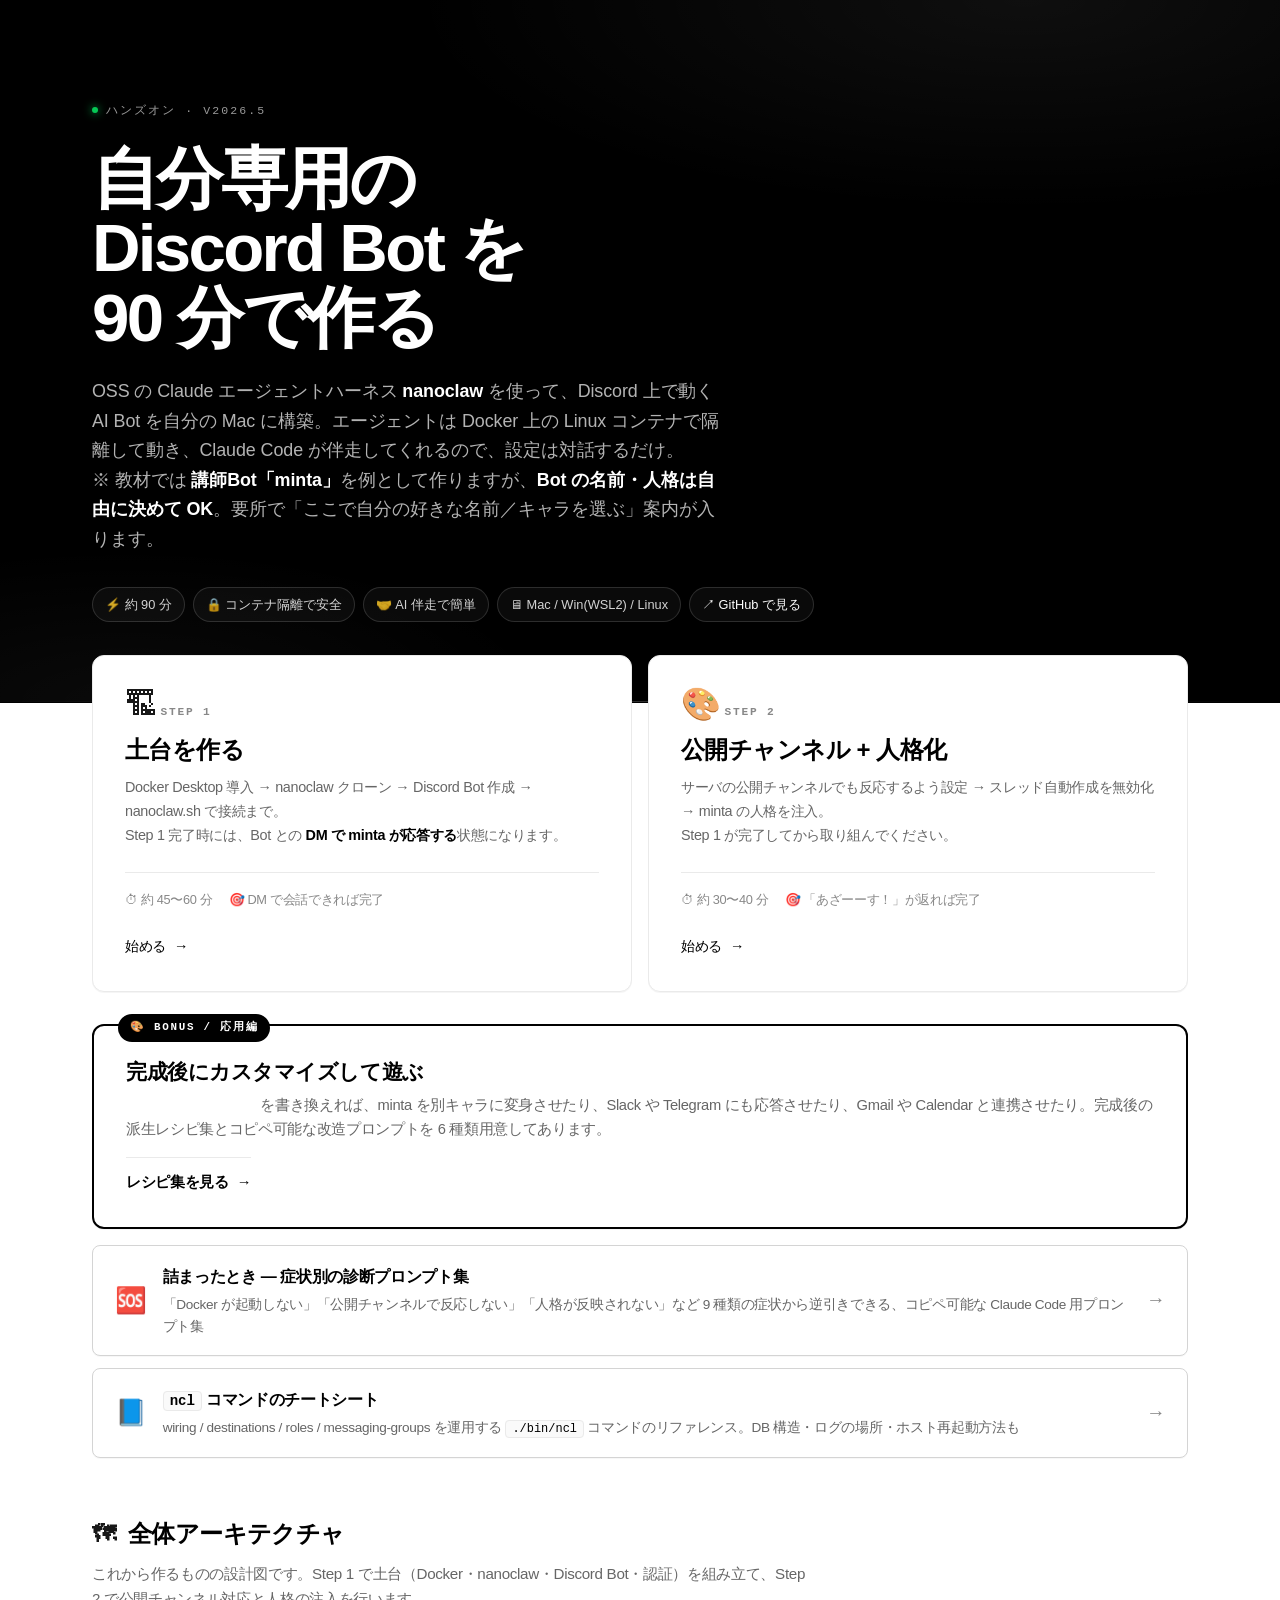
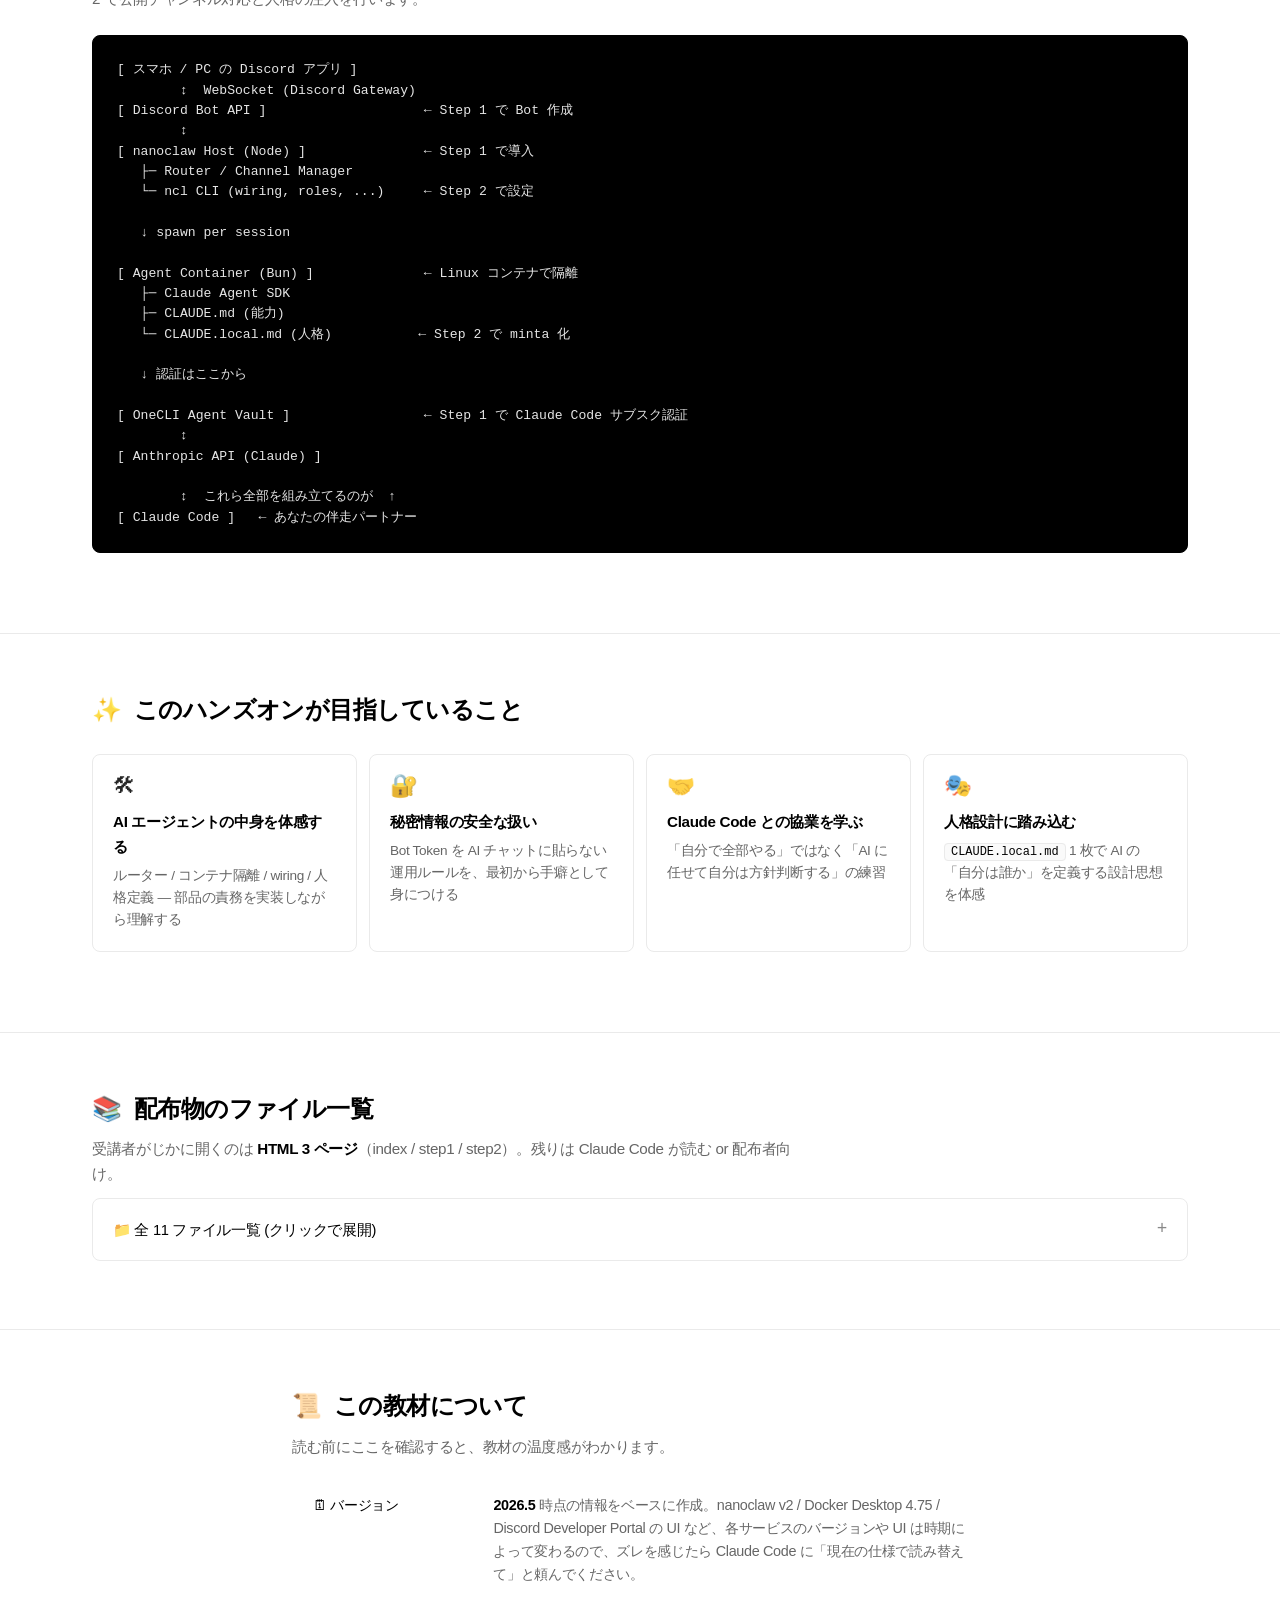
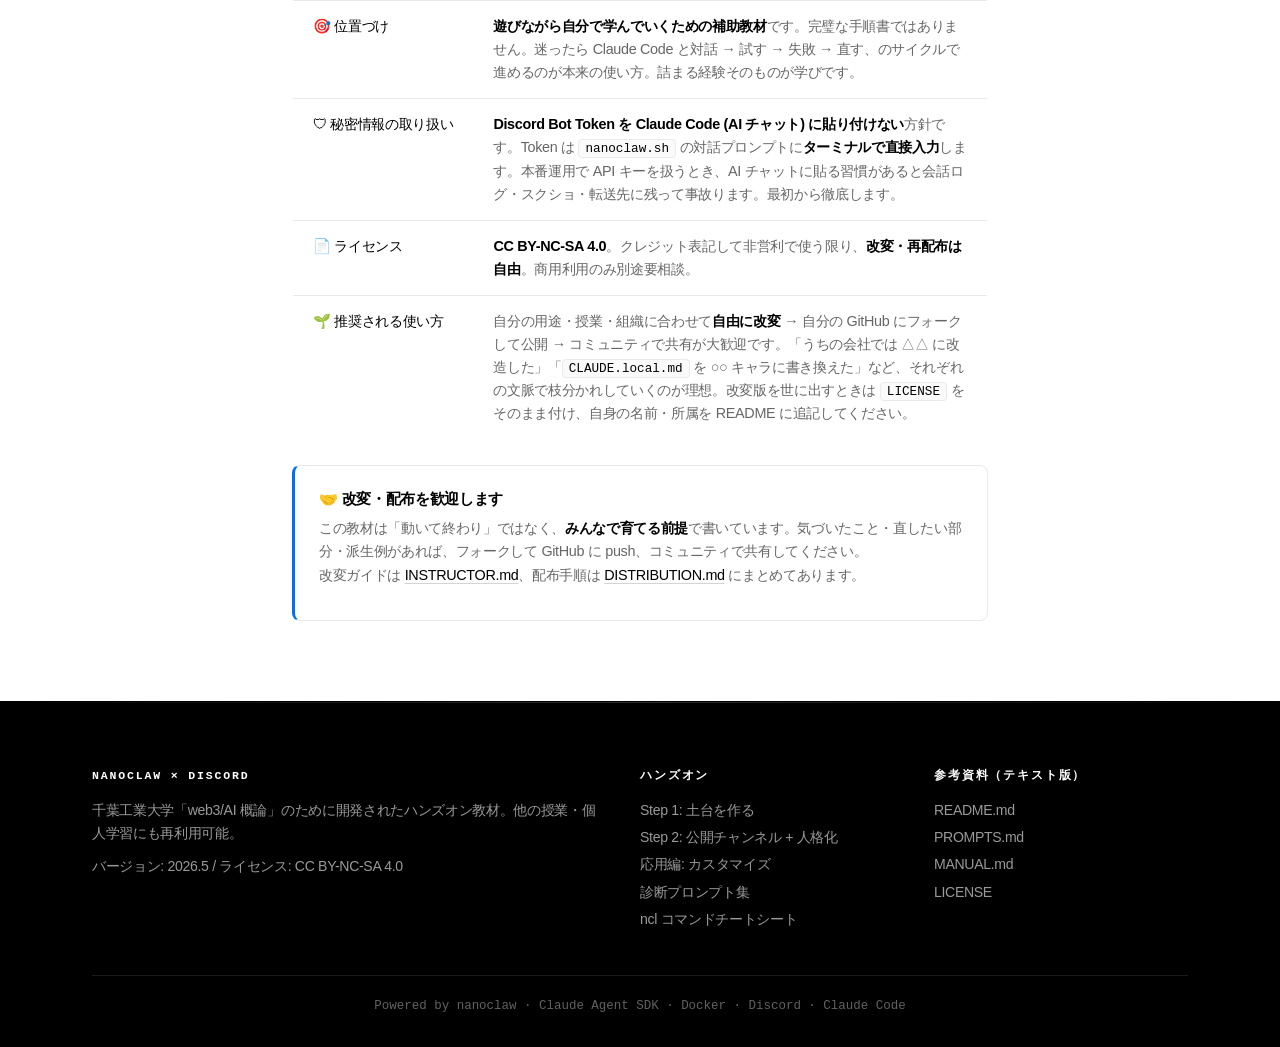
==== commit 740c844e: "feat(nanoclaw-discord-bot): add GitHub link in all pages + clone instructions - 全 HTML ページ (index/st" ====
--- a/nanoclaw-discord-bot/index.html
+++ b/nanoclaw-discord-bot/index.html
@@ -28,6 +28,7 @@
       <span class="hero-badge">🔒 コンテナ隔離で安全</span>
       <span class="hero-badge">🤝 AI 伴走で簡単</span>
       <span class="hero-badge">🖥 Mac / Win(WSL2) / Linux</span>
+      <a href="https://github.com/web3ai-gairon/pub-docs/tree/main/nanoclaw-discord-bot" target="_blank" class="hero-badge" style="text-decoration: none;">↗ GitHub で見る</a>
     </div>
   </div>
 </section>
--- a/nanoclaw-discord-bot/style.css
+++ b/nanoclaw-discord-bot/style.css
@@ -386,6 +386,31 @@
   transition: background 0.12s, color 0.12s;
 }
 .back-link:hover { background: var(--bg-subtle); color: var(--text-primary); }
+.github-link {
+  display: inline-flex;
+  align-items: center;
+  gap: 6px;
+  color: var(--text-secondary);
+  text-decoration: none;
+  font-weight: 500;
+  font-size: 0.85rem;
+  padding: 6px 12px;
+  border: 1px solid var(--border-mid);
+  border-radius: var(--radius-sm);
+  background: var(--bg-card);
+  transition: background 0.12s, color 0.12s, border-color 0.12s;
+}
+.github-link:hover {
+  background: var(--text-primary);
+  color: var(--text-inverse);
+  border-color: var(--text-primary);
+  text-decoration: none;
+}
+.github-link::before {
+  content: "↗";
+  font-size: 0.95em;
+  display: inline-block;
+}
 .progress-pill {
   display: inline-flex;
   align-items: center;
